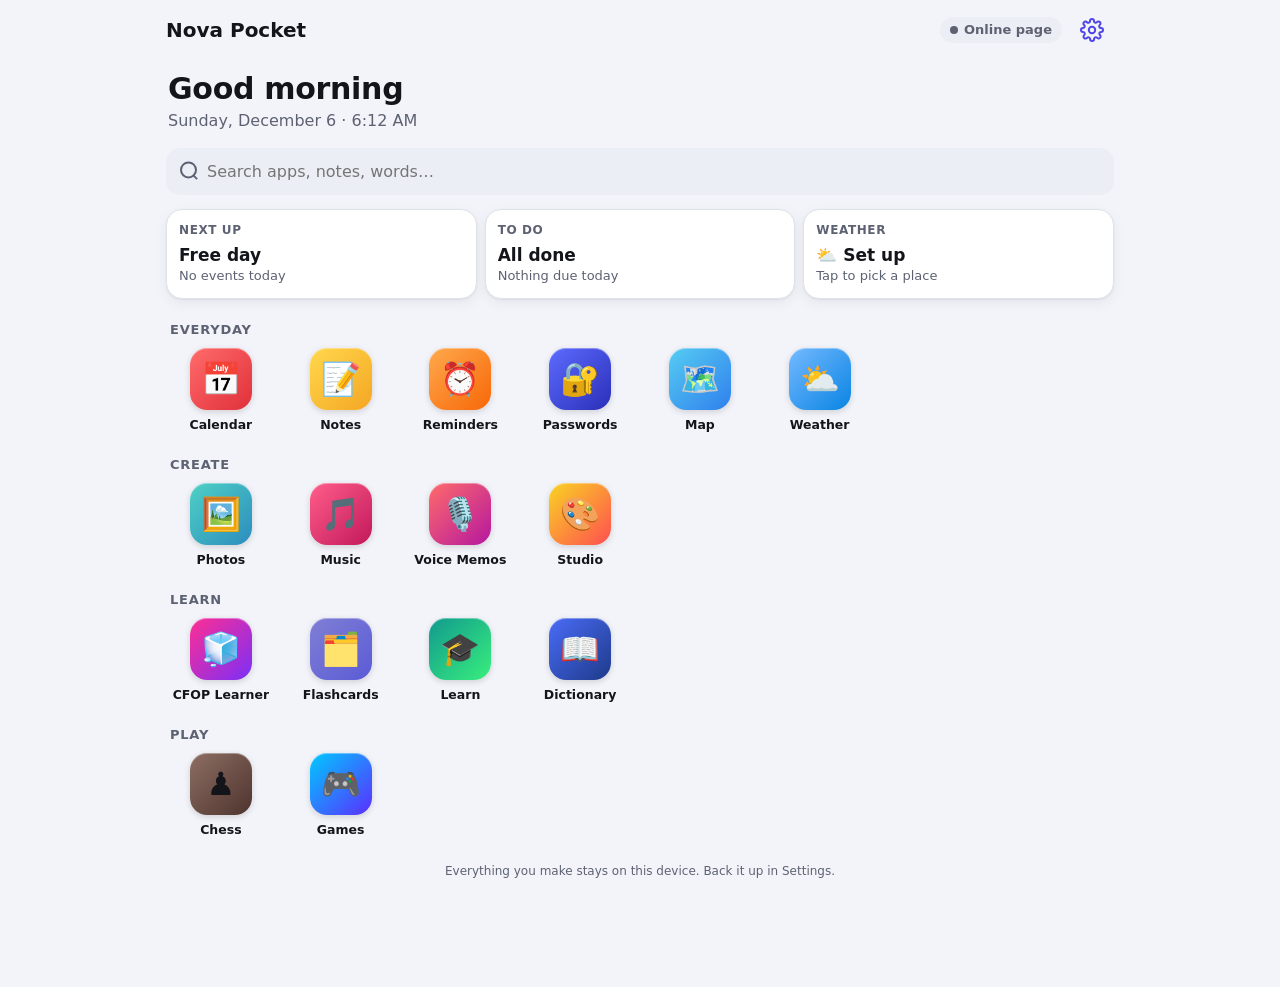
==== index.html @ 6c23e34b "Nova Pocket: offline all-in-one app Co-Authored-By: Claude Opus 5.5 <noreply@anthropic.com>" ====
<!doctype html>
<html lang="en">
<head>
<meta charset="utf-8">
<meta name="viewport" content="width=device-width,initial-scale=1,viewport-fit=cover">
<title>Nova Pocket</title>
<meta name="description" content="Calendar, notes, passwords, music, chess, cube lessons, dictionary, map and more — all offline.">
<meta name="theme-color" content="#F3F4F9">
<link rel="manifest" href="manifest.webmanifest">
<meta name="mobile-web-app-capable" content="yes">
<meta name="apple-mobile-web-app-capable" content="yes">
<meta name="apple-mobile-web-app-status-bar-style" content="default">
<meta name="apple-mobile-web-app-title" content="Nova Pocket">
<link rel="apple-touch-icon" href="apple-touch-icon.png">
<link rel="icon" href="favicon.png">
<link rel="stylesheet" href="style.css?v=b695da78a1">
</head>
<body>
<div id="app"></div>
<noscript>Nova Pocket needs JavaScript turned on.</noscript>
<script src="app.js?v=b695da78a1"></script>
</body>
</html>
---- style.css ----
/* Nova Pocket — one offline app with many small apps inside. Phone first, works on computers too. */
:root{
  --bg:#F3F4F9; --surface:#FFFFFF; --surface2:#ECEEF5; --ink:#14151A; --muted:#5D6273; --line:#DFE2EB;
  --accent:#4F46E5; --accent-ink:#FFFFFF; --accent-soft:#E7E6FD;
  --good:#12814B; --good-soft:#DDF3E7; --bad:#C2261B; --bad-soft:#FBE4E1; --warn:#A15C00; --warn-soft:#FCEFD9;
  --shadow:0 1px 2px rgba(20,21,26,.06),0 4px 14px rgba(20,21,26,.06);
  --r:16px; --r-sm:11px; --top:env(safe-area-inset-top,0px); --bot:env(safe-area-inset-bottom,0px);
  --gut:max(16px,env(safe-area-inset-left,0px)); --gutr:max(16px,env(safe-area-inset-right,0px));
  --font:-apple-system,BlinkMacSystemFont,"SF Pro Text","Segoe UI",Roboto,system-ui,sans-serif;
  --round:"SF Pro Rounded",ui-rounded,-apple-system,BlinkMacSystemFont,"Segoe UI",system-ui,sans-serif;
  --mono:ui-monospace,"SF Mono",Menlo,Consolas,monospace;
  color-scheme:light;
}
@media (prefers-color-scheme:dark){:root:not([data-theme="light"]){
  --bg:#0C0D12; --surface:#16181F; --surface2:#1F222B; --ink:#ECEEF4; --muted:#9DA2B4; --line:#2A2E3A;
  --accent:#8F8CFF; --accent-ink:#0C0B24; --accent-soft:#25234A;
  --good:#46CB86; --good-soft:#123222; --bad:#FF7A6E; --bad-soft:#3A1714; --warn:#F3B34F; --warn-soft:#38270C;
  --shadow:0 1px 2px rgba(0,0,0,.4),0 6px 18px rgba(0,0,0,.3); color-scheme:dark}}
:root[data-theme="dark"]{
  --bg:#0C0D12; --surface:#16181F; --surface2:#1F222B; --ink:#ECEEF4; --muted:#9DA2B4; --line:#2A2E3A;
  --accent:#8F8CFF; --accent-ink:#0C0B24; --accent-soft:#25234A;
  --good:#46CB86; --good-soft:#123222; --bad:#FF7A6E; --bad-soft:#3A1714; --warn:#F3B34F; --warn-soft:#38270C;
  --shadow:0 1px 2px rgba(0,0,0,.4),0 6px 18px rgba(0,0,0,.3); color-scheme:dark}
:root[data-size="big"]{font-size:18px}
*{box-sizing:border-box}
[hidden]{display:none!important}
html,body{margin:0;background:var(--bg);color:var(--ink);font-family:var(--font);font-size:16px;line-height:1.45;-webkit-text-size-adjust:100%;-webkit-tap-highlight-color:transparent}
body{min-height:100vh;min-height:100dvh;overscroll-behavior-y:none}
button,input,select,textarea{font:inherit;color:inherit}
button{cursor:pointer;-webkit-user-select:none;user-select:none;touch-action:manipulation}
:focus-visible{outline:2px solid var(--accent);outline-offset:2px}
h1,h2,h3{margin:0;line-height:1.2;text-wrap:balance;font-family:var(--round)}
p{margin:0 0 10px}
a{color:var(--accent)}
img,video,canvas{max-width:100%}

/* ---------- shell ---------- */
#app{max-width:980px;margin:0 auto;min-height:100vh;min-height:100dvh;display:flex;flex-direction:column}
.top{position:sticky;top:0;z-index:20;display:flex;align-items:center;gap:8px;padding:calc(var(--top) + 8px) var(--gutr) 8px var(--gut);background:color-mix(in srgb,var(--bg) 88%,transparent);-webkit-backdrop-filter:saturate(1.6) blur(14px);backdrop-filter:saturate(1.6) blur(14px);border-bottom:1px solid transparent;min-height:56px}
.top.scrolled{border-bottom-color:var(--line)}
.top h1{font-size:20px;font-weight:800;flex:1;min-width:0;white-space:nowrap;overflow:hidden;text-overflow:ellipsis}
.top .acts{display:flex;gap:6px;align-items:center}
.back{display:inline-flex;align-items:center;gap:2px;border:0;background:none;color:var(--accent);font-weight:600;font-size:17px;padding:8px 6px 8px 0;margin-left:-4px;min-height:44px}
.back svg{width:22px;height:22px}
main#view{flex:1;padding:4px var(--gutr) calc(var(--bot) + 96px) var(--gut);min-width:0}
main#view.full{padding:0 0 var(--bot)}

/* ---------- buttons & inputs ---------- */
.btn{display:inline-flex;align-items:center;justify-content:center;gap:6px;border:1px solid var(--line);background:var(--surface);border-radius:12px;padding:10px 16px;font-weight:650;font-size:16px;min-height:44px;line-height:1.1;text-decoration:none;color:var(--ink)}
.btn:active{transform:scale(.97)}
.btn.pri{background:var(--accent);border-color:var(--accent);color:var(--accent-ink)}
.btn.good{background:var(--good);border-color:var(--good);color:#fff}
.btn.bad{background:var(--bad-soft);border-color:transparent;color:var(--bad)}
.btn.ghost{background:transparent;border-color:transparent;color:var(--accent)}
.btn.sm{padding:6px 12px;min-height:36px;font-size:15px;border-radius:10px}
.btn.wide{width:100%}
.btn[disabled]{opacity:.45;pointer-events:none}
.ib{width:44px;height:44px;display:inline-grid;place-items:center;border:0;background:transparent;border-radius:12px;color:var(--accent);font-size:20px;padding:0}
.ib:active{background:var(--surface2)}
.ib svg{width:24px;height:24px}
.ib.solid{background:var(--surface);border:1px solid var(--line);color:var(--ink)}
input[type=text],input[type=search],input[type=password],input[type=number],input[type=date],input[type=time],input[type=datetime-local],input[type=url],input[type=email],select,textarea{width:100%;border:1px solid var(--line);background:var(--surface);border-radius:12px;padding:11px 13px;font-size:16px;min-height:46px;outline:none;-webkit-appearance:none;appearance:none}
input:focus,select,textarea:focus{border-color:var(--accent)}
select{background-image:linear-gradient(45deg,transparent 50%,var(--muted) 50%),linear-gradient(135deg,var(--muted) 50%,transparent 50%);background-position:calc(100% - 18px) 50%,calc(100% - 13px) 50%;background-size:5px 5px;background-repeat:no-repeat;padding-right:32px}
textarea{resize:vertical;min-height:120px;line-height:1.5}
input[type=range]{width:100%;accent-color:var(--accent)}
input[type=checkbox]{width:22px;height:22px;accent-color:var(--accent)}
input[type=color]{width:44px;height:44px;border:1px solid var(--line);border-radius:12px;padding:3px;background:var(--surface)}
label.f{display:block;margin:0 0 12px}
label.f>span{display:block;font-size:14px;font-weight:600;color:var(--muted);margin:0 0 5px}
.search{position:relative}
.search input{padding-left:40px;border-radius:14px;background:var(--surface2);border-color:transparent}
.search::before{content:"";position:absolute;left:14px;top:50%;width:13px;height:13px;border:2px solid var(--muted);border-radius:50%;transform:translateY(-62%)}
.search::after{content:"";position:absolute;left:26px;top:58%;width:6px;height:2px;background:var(--muted);transform:rotate(45deg)}

/* ---------- layout bits ---------- */
.card{background:var(--surface);border:1px solid var(--line);border-radius:var(--r);padding:16px;box-shadow:var(--shadow)}
.card+.card{margin-top:12px}
.row{display:flex;gap:8px;align-items:center;flex-wrap:wrap}
.row.nw{flex-wrap:nowrap}
.sp{flex:1}
.stack>*+*{margin-top:12px}
.muted{color:var(--muted)}
.small{font-size:14px}
.tiny{font-size:12px}
.center{text-align:center}
.mt{margin-top:14px}.mt2{margin-top:24px}.mb{margin-bottom:12px}
.sec{font-size:13px;font-weight:700;letter-spacing:.06em;text-transform:uppercase;color:var(--muted);margin:22px 4px 8px}
.list{background:var(--surface);border:1px solid var(--line);border-radius:var(--r);overflow:hidden;box-shadow:var(--shadow)}
.li{display:flex;align-items:center;gap:12px;padding:12px 14px;min-height:56px;border:0;background:none;width:100%;text-align:left;border-top:1px solid var(--line)}
.li:first-child{border-top:0}
button.li:active,.li.tap:active{background:var(--surface2)}
.li .t{flex:1;min-width:0}
.li .t b{display:block;font-weight:650;white-space:nowrap;overflow:hidden;text-overflow:ellipsis}
.li .t small{display:block;color:var(--muted);font-size:14px;white-space:nowrap;overflow:hidden;text-overflow:ellipsis}
.li .ic{width:36px;height:36px;border-radius:10px;display:grid;place-items:center;font-size:20px;flex:0 0 auto;background:var(--surface2)}
.chev{color:var(--muted);font-size:20px}
.chip{display:inline-flex;align-items:center;gap:6px;border:1px solid var(--line);background:var(--surface);border-radius:999px;padding:6px 12px;font-size:14px;font-weight:600;min-height:34px}
.chip[aria-pressed="true"],.chip.on{background:var(--accent);border-color:var(--accent);color:var(--accent-ink)}
.chips{display:flex;gap:6px;flex-wrap:wrap}
.scrollx{display:flex;gap:8px;overflow-x:auto;scrollbar-width:none;padding-bottom:2px}
.scrollx::-webkit-scrollbar{display:none}
.seg{display:flex;background:var(--surface2);border-radius:12px;padding:3px;gap:2px}
.seg button{flex:1;border:0;background:transparent;border-radius:9px;padding:8px 6px;font-weight:650;font-size:15px;color:var(--muted);min-height:38px;white-space:nowrap}
.seg button[aria-pressed="true"]{background:var(--surface);color:var(--ink);box-shadow:0 1px 3px rgba(0,0,0,.12)}
.empty{text-align:center;padding:40px 16px;color:var(--muted)}
.empty .big{font-size:52px;line-height:1;margin-bottom:10px}
.empty b{display:block;color:var(--ink);font-size:18px;margin-bottom:4px}
.pill{display:inline-flex;align-items:center;gap:6px;font-size:13px;font-weight:650;border-radius:999px;padding:4px 10px;background:var(--surface2);color:var(--muted);white-space:nowrap}
.pill.good{background:var(--good-soft);color:var(--good)}
.pill.warn{background:var(--warn-soft);color:var(--warn)}
.pill.bad{background:var(--bad-soft);color:var(--bad)}
.dot{width:8px;height:8px;border-radius:50%;background:currentColor;display:inline-block}
.badge{position:absolute;top:-5px;right:-5px;min-width:22px;height:22px;border-radius:11px;background:#FF3B30;color:#fff;font-size:13px;font-weight:700;display:grid;place-items:center;padding:0 6px;border:2px solid var(--bg)}
.fab{position:fixed;right:max(20px,calc(50vw - 470px));bottom:calc(var(--bot) + 22px);width:60px;height:60px;border-radius:30px;border:0;background:var(--accent);color:var(--accent-ink);font-size:32px;line-height:1;box-shadow:0 6px 20px rgba(79,70,229,.4);z-index:15;display:grid;place-items:center}
.fab:active{transform:scale(.94)}
.grid2{display:grid;grid-template-columns:repeat(2,minmax(0,1fr));gap:10px}
.grid3{display:grid;grid-template-columns:repeat(3,minmax(0,1fr));gap:10px}
@media (min-width:700px){.grid2.w{grid-template-columns:repeat(3,minmax(0,1fr))}.grid3.w{grid-template-columns:repeat(4,minmax(0,1fr))}}
.kbd{font-family:var(--mono);font-size:14px;background:var(--surface2);border-radius:6px;padding:2px 6px}

/* ---------- home ---------- */
.hello{padding:6px 2px 2px}
.hello h2{font-size:30px;font-weight:800;letter-spacing:-.01em}
.hello p{color:var(--muted);margin:2px 0 0;font-size:16px}
.today{display:grid;grid-template-columns:repeat(3,minmax(0,1fr));gap:8px;margin-top:14px}
.tw{background:var(--surface);border:1px solid var(--line);border-radius:var(--r);padding:12px;min-width:0;text-align:left;box-shadow:var(--shadow)}
.tw small{display:block;font-size:12px;font-weight:700;letter-spacing:.05em;text-transform:uppercase;color:var(--muted)}
.tw b{display:block;font-size:17px;margin-top:3px;white-space:nowrap;overflow:hidden;text-overflow:ellipsis}
.tw span{display:block;font-size:13px;color:var(--muted);white-space:nowrap;overflow:hidden;text-overflow:ellipsis}
.tiles{display:grid;grid-template-columns:repeat(4,minmax(0,1fr));gap:18px 10px;margin-top:6px}
@media (min-width:600px){.tiles{grid-template-columns:repeat(6,minmax(0,1fr))}}
@media (min-width:860px){.tiles{grid-template-columns:repeat(8,minmax(0,1fr))}}
.tile{display:flex;flex-direction:column;align-items:center;gap:6px;border:0;background:none;padding:0;min-width:0}
.tile .ico{position:relative;width:62px;height:62px;border-radius:17px;display:grid;place-items:center;font-size:32px;box-shadow:0 2px 6px rgba(0,0,0,.15),inset 0 1px 0 rgba(255,255,255,.35)}
.tile:active .ico{transform:scale(.92)}
.tile span{font-size:12.5px;font-weight:600;max-width:100%;white-space:nowrap;overflow:hidden;text-overflow:ellipsis}
@media (max-width:360px){.tile .ico{width:54px;height:54px;font-size:28px;border-radius:15px}}

/* ---------- sheet / dialogs / toast ---------- */
.scrim{position:fixed;inset:0;background:rgba(8,9,14,.45);z-index:50;display:flex;align-items:flex-end;justify-content:center;animation:fade .18s ease}
@keyframes fade{from{opacity:0}}
@keyframes up{from{transform:translateY(40px);opacity:0}}
.sheet{background:var(--bg);width:100%;max-width:560px;max-height:92vh;max-height:92dvh;border-radius:22px 22px 0 0;display:flex;flex-direction:column;animation:up .22s cubic-bezier(.2,.9,.3,1);padding-bottom:var(--bot)}
@media (min-width:700px){.scrim{align-items:center}.sheet{border-radius:22px;padding-bottom:0}}
.sheet header{display:flex;align-items:center;gap:8px;padding:14px 12px 6px 18px}
.sheet header h3{flex:1;font-size:19px;font-weight:800}
.sheet .body{padding:8px 18px 12px;overflow:auto;-webkit-overflow-scrolling:touch}
.sheet footer{display:flex;gap:8px;padding:10px 18px 16px;border-top:1px solid var(--line)}
.sheet footer .btn{flex:1}
.dialog{background:var(--surface);border-radius:20px;max-width:340px;width:calc(100% - 48px);padding:20px;margin:auto;animation:up .2s ease;text-align:center}
.dialog p{font-size:17px;margin:0 0 16px}
.dialog .row{justify-content:center}
.dialog .btn{flex:1}
#toasts{position:fixed;left:0;right:0;bottom:calc(var(--bot) + 92px);display:flex;flex-direction:column;align-items:center;gap:8px;z-index:60;pointer-events:none}
.toast{background:#1E2030;color:#fff;border-radius:14px;padding:11px 16px;font-weight:600;font-size:15px;box-shadow:0 8px 24px rgba(0,0,0,.25);animation:up .2s ease;max-width:calc(100vw - 40px)}
.alertbar{position:fixed;left:12px;right:12px;top:calc(var(--top) + 10px);z-index:70;background:var(--surface);border:1px solid var(--line);border-left:5px solid #FF9500;border-radius:16px;padding:14px;box-shadow:0 12px 36px rgba(0,0,0,.25);display:flex;gap:12px;align-items:center;max-width:560px;margin:0 auto;animation:up .2s ease}

/* ---------- mini player ---------- */
#mini{position:fixed;left:50%;transform:translateX(-50%);bottom:calc(var(--bot) + 12px);width:min(560px,calc(100% - 24px));z-index:30;display:flex;align-items:center;gap:8px;background:var(--surface);border:1px solid var(--line);border-radius:18px;padding:8px 8px 8px 14px;box-shadow:0 10px 30px rgba(0,0,0,.2)}
#mini .t{flex:1;min-width:0;border:0;background:none;text-align:left;padding:4px 0}
#mini .t b{display:block;font-size:15px;white-space:nowrap;overflow:hidden;text-overflow:ellipsis}
#mini .t small{display:block;font-size:12px;color:var(--muted)}
body.has-mini .fab{bottom:calc(var(--bot) + 92px)}

/* ---------- shared app pieces ---------- */
.tabs{display:flex;gap:6px;overflow-x:auto;scrollbar-width:none;margin:2px 0 12px;padding:2px 0}
.tabs::-webkit-scrollbar{display:none}
.tabs button{flex:0 0 auto;border:1px solid var(--line);background:var(--surface);border-radius:999px;padding:8px 14px;font-weight:650;font-size:15px;min-height:40px}
.tabs button[aria-pressed="true"]{background:var(--ink);border-color:var(--ink);color:var(--bg)}
.swatches{display:flex;gap:8px;flex-wrap:wrap}
.swatch{width:34px;height:34px;border-radius:50%;border:3px solid var(--surface);box-shadow:0 0 0 1px var(--line)}
.swatch[aria-pressed="true"]{box-shadow:0 0 0 2px var(--ink)}
.bigbtn{display:flex;flex-direction:column;align-items:flex-start;gap:4px;text-align:left;border:1px solid var(--line);background:var(--surface);border-radius:var(--r);padding:14px;min-height:96px;box-shadow:var(--shadow)}
.bigbtn .e{font-size:30px;line-height:1}
.bigbtn b{font-size:16px}
.bigbtn small{color:var(--muted);font-size:13px;line-height:1.3}
.bigbtn:active{transform:scale(.98)}
.prog{height:8px;border-radius:4px;background:var(--surface2);overflow:hidden}
.prog i{display:block;height:100%;background:var(--accent);border-radius:4px;transition:width .3s}
.note-banner{background:var(--warn-soft);color:var(--warn);border-radius:12px;padding:10px 12px;font-size:14px;font-weight:600;margin-bottom:12px}
.info-banner{background:var(--accent-soft);color:var(--ink);border-radius:12px;padding:10px 12px;font-size:14px;margin-bottom:12px}
.canvas-wrap{position:relative;touch-action:none;user-select:none;-webkit-user-select:none}
.stat{background:var(--surface2);border-radius:12px;padding:10px;text-align:center;min-width:0}
.stat b{display:block;font-size:22px;font-family:var(--round)}
.stat small{font-size:12px;color:var(--muted)}
.keypad{display:grid;grid-template-columns:repeat(3,minmax(0,1fr));gap:8px}
.keypad button{border:1px solid var(--line);background:var(--surface);border-radius:14px;font-size:24px;font-weight:700;min-height:56px}
.keypad button:active{background:var(--surface2)}
.flash-good{animation:fg .5s}
.flash-bad{animation:fb .5s}
@keyframes fg{30%{background:var(--good-soft)}}
@keyframes fb{20%,60%{transform:translateX(-6px)}40%,80%{transform:translateX(6px)}}
@media (prefers-reduced-motion:reduce){*{animation:none!important;transition:none!important}}
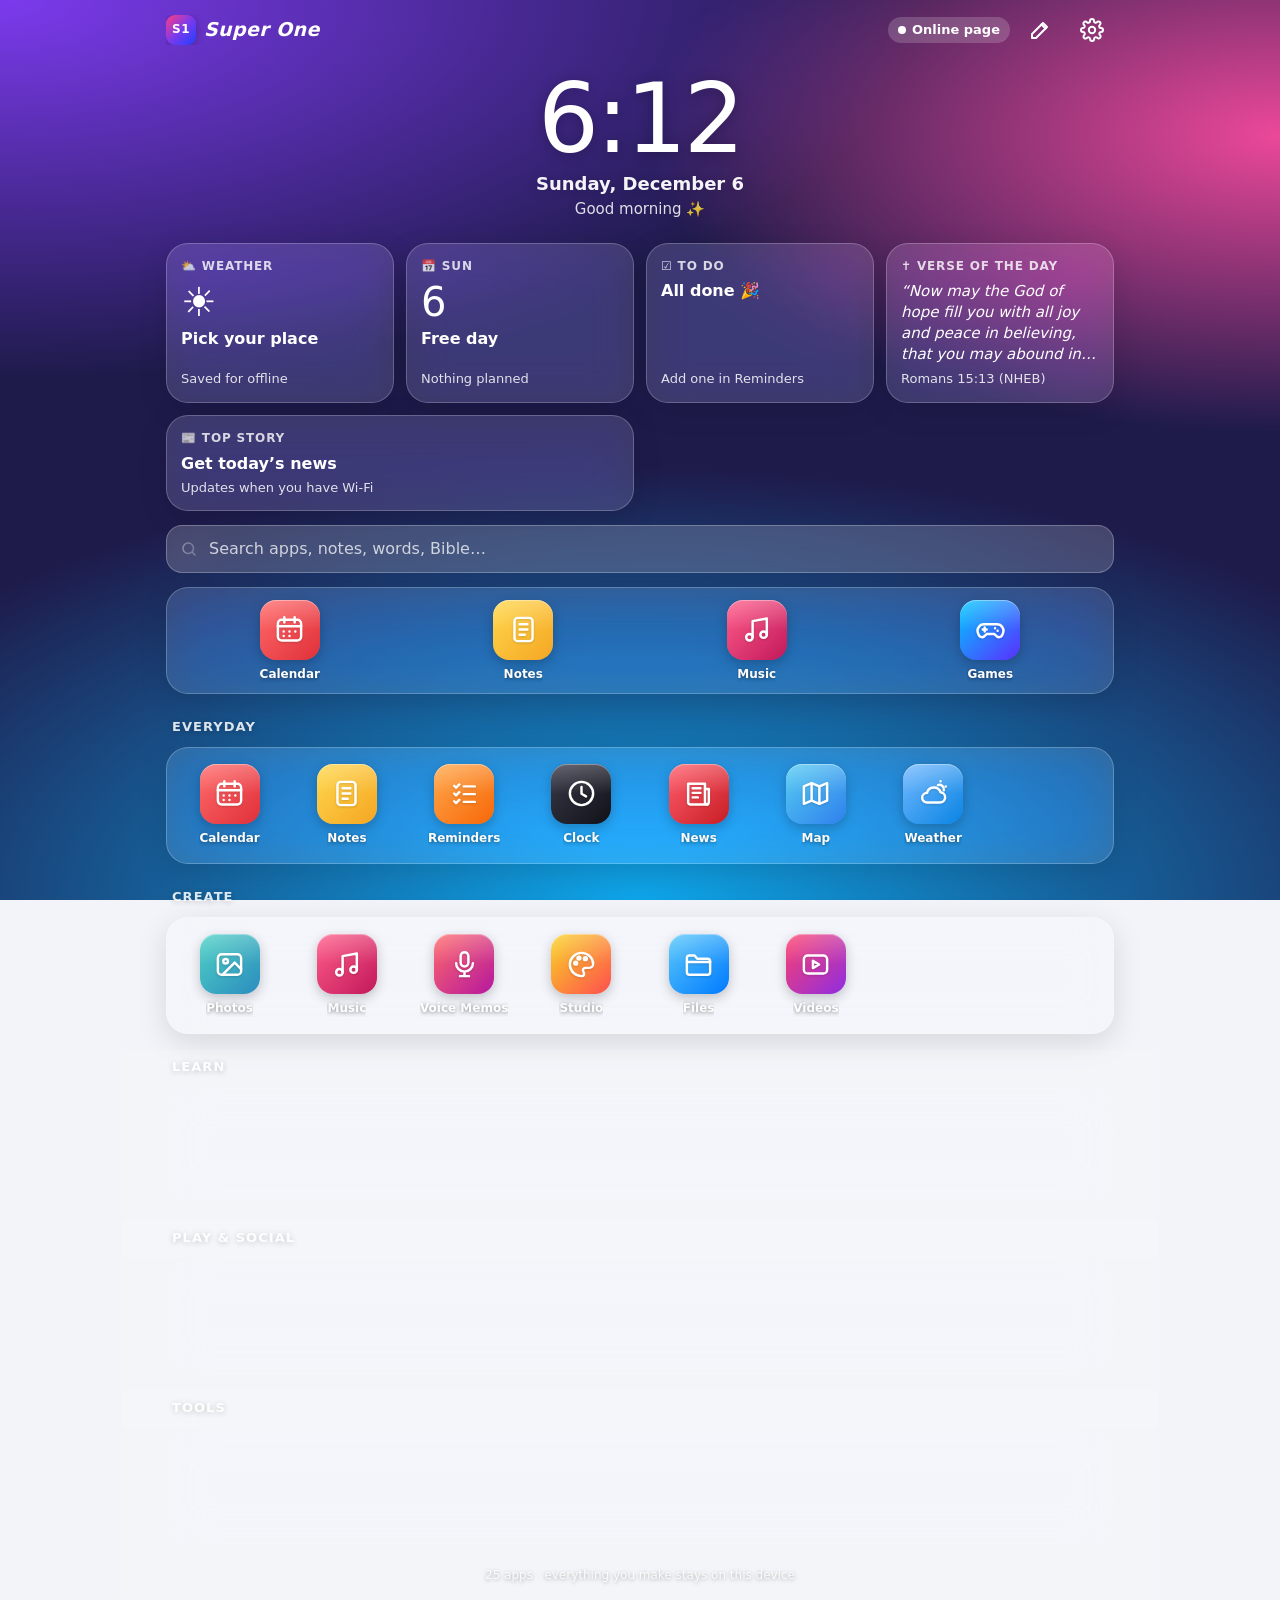
==== commit 4d93dbf3: "Super One: new home screen, SUPER icon, 7 new apps (Clock, Calculator, Measure, Files, Videos, Socia" ====
--- a/index.html
+++ b/index.html
@@ -3,21 +3,21 @@
 <head>
 <meta charset="utf-8">
 <meta name="viewport" content="width=device-width,initial-scale=1,viewport-fit=cover">
-<title>Nova Pocket</title>
+<title>Super One</title>
 <meta name="description" content="Calendar, notes, passwords, music, chess, cube lessons, dictionary, map and more — all offline.">
 <meta name="theme-color" content="#F3F4F9">
 <link rel="manifest" href="manifest.webmanifest">
 <meta name="mobile-web-app-capable" content="yes">
 <meta name="apple-mobile-web-app-capable" content="yes">
 <meta name="apple-mobile-web-app-status-bar-style" content="default">
-<meta name="apple-mobile-web-app-title" content="Nova Pocket">
+<meta name="apple-mobile-web-app-title" content="Super One">
 <link rel="apple-touch-icon" href="apple-touch-icon.png">
 <link rel="icon" href="favicon.png">
-<link rel="stylesheet" href="style.css?v=b695da78a1">
+<link rel="stylesheet" href="style.css?v=7b7fae5fd6">
 </head>
 <body>
 <div id="app"></div>
-<noscript>Nova Pocket needs JavaScript turned on.</noscript>
-<script src="app.js?v=b695da78a1"></script>
+<noscript>Super One needs JavaScript turned on.</noscript>
+<script src="app.js?v=7b7fae5fd6"></script>
 </body>
 </html>
--- a/style.css
+++ b/style.css
@@ -1,4 +1,4 @@
-/* Nova Pocket — one offline app with many small apps inside. Phone first, works on computers too. */
+/* Super One — one offline app with many small apps inside. Phone first, works on computers too. */
 :root{
   --bg:#F3F4F9; --surface:#FFFFFF; --surface2:#ECEEF5; --ink:#14151A; --muted:#5D6273; --line:#DFE2EB;
   --accent:#4F46E5; --accent-ink:#FFFFFF; --accent-soft:#E7E6FD;
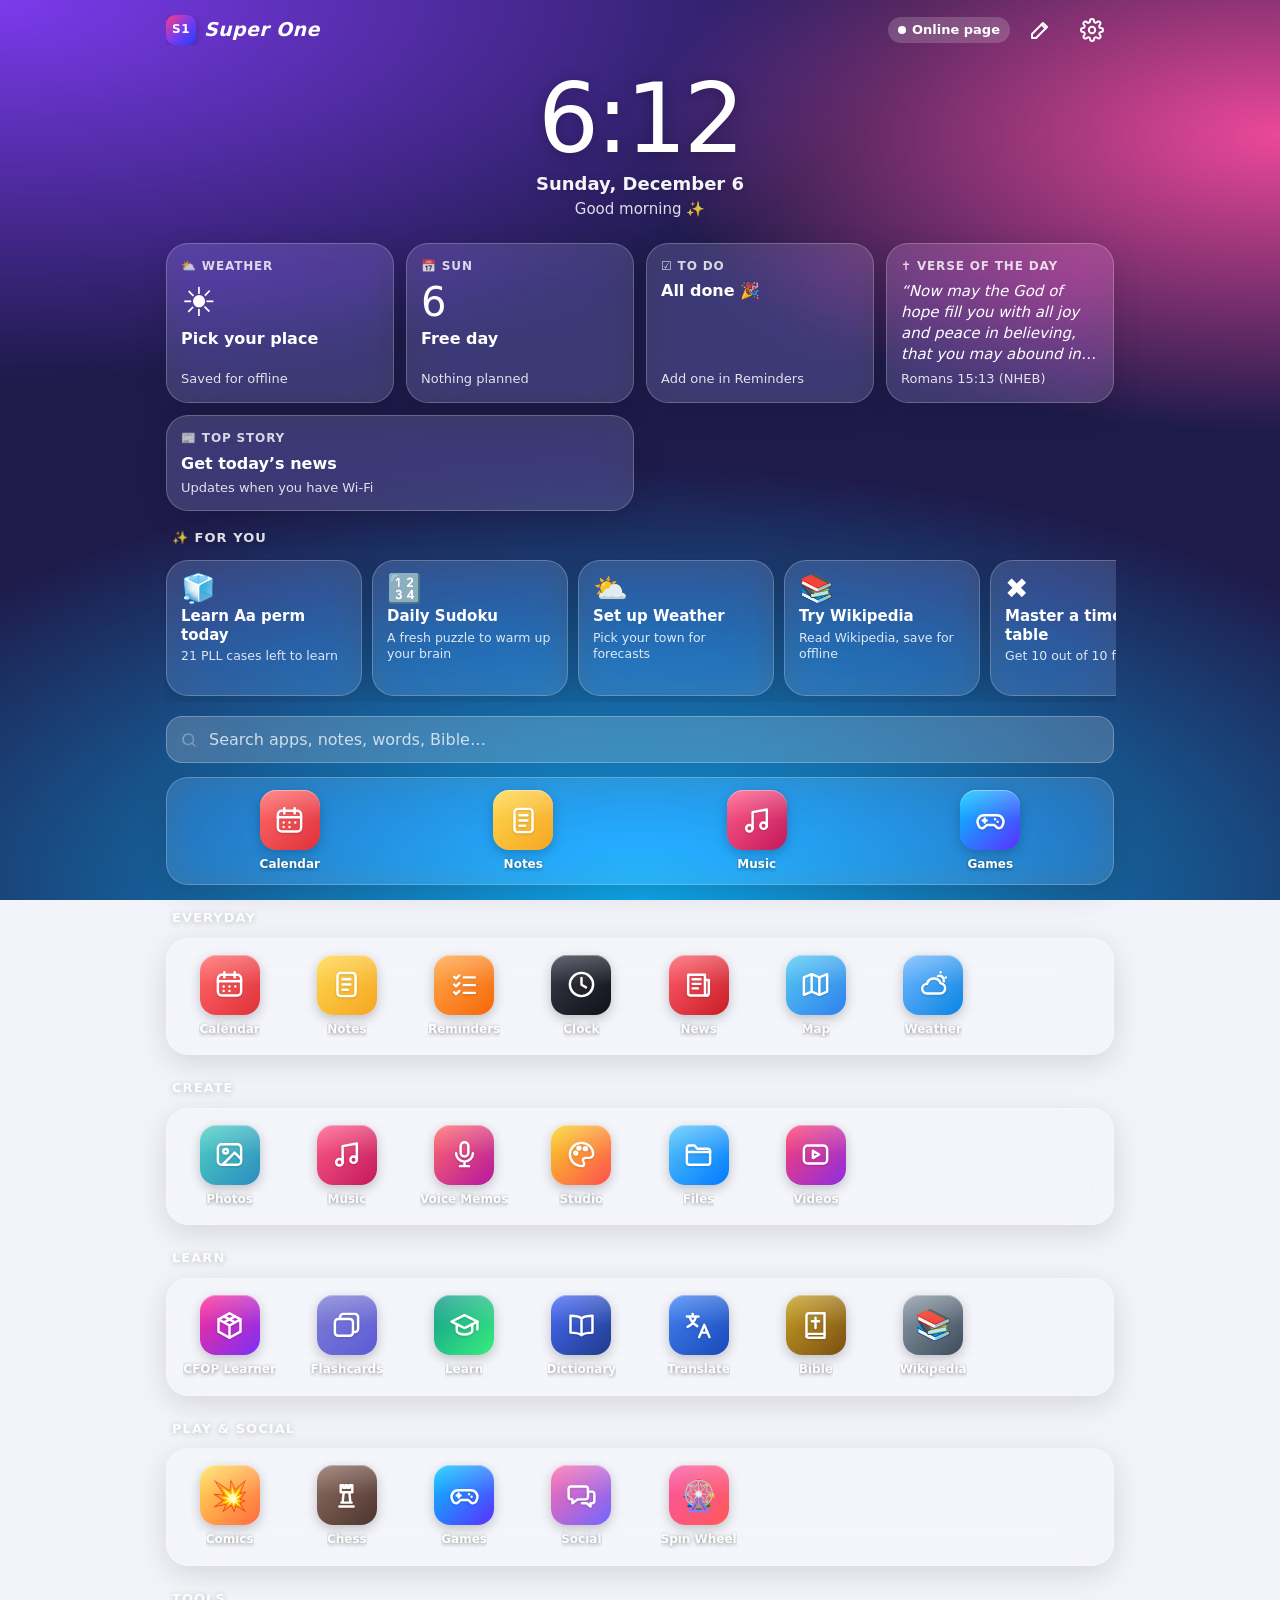
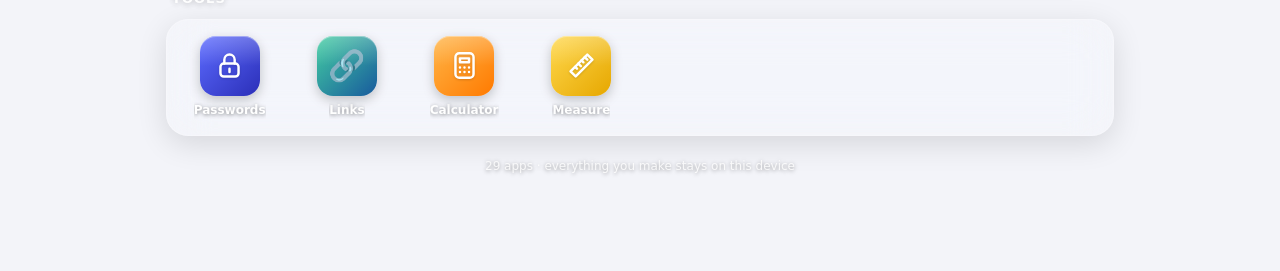
==== commit 9f9b5d78: "Super One: all 119 CFOP cases, music from links, Comics, Links, Spin Wheel, Wikipedia, Google Maps, " ====
--- a/index.html
+++ b/index.html
@@ -13,11 +13,11 @@
 <meta name="apple-mobile-web-app-title" content="Super One">
 <link rel="apple-touch-icon" href="apple-touch-icon.png">
 <link rel="icon" href="favicon.png">
-<link rel="stylesheet" href="style.css?v=7b7fae5fd6">
+<link rel="stylesheet" href="style.css?v=27be149fe8">
 </head>
 <body>
 <div id="app"></div>
 <noscript>Super One needs JavaScript turned on.</noscript>
-<script src="app.js?v=7b7fae5fd6"></script>
+<script src="app.js?v=27be149fe8"></script>
 </body>
 </html>
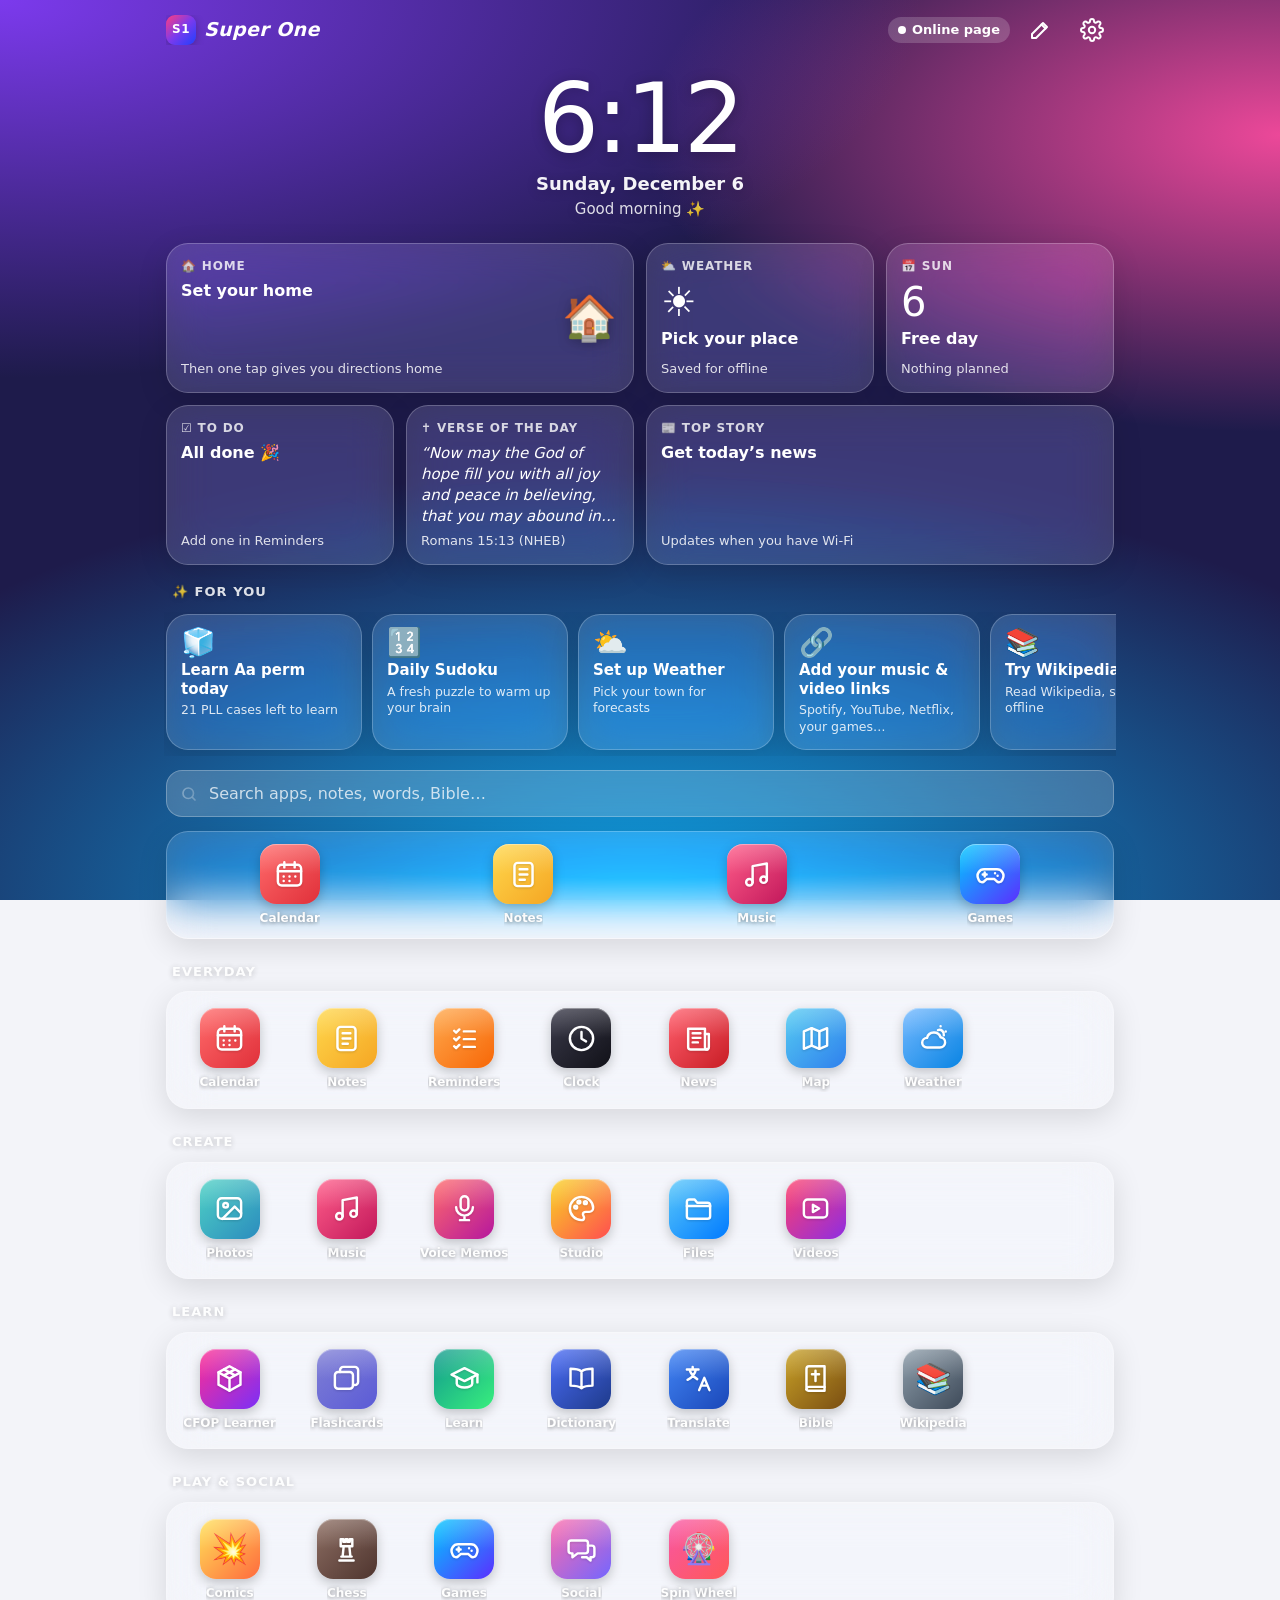
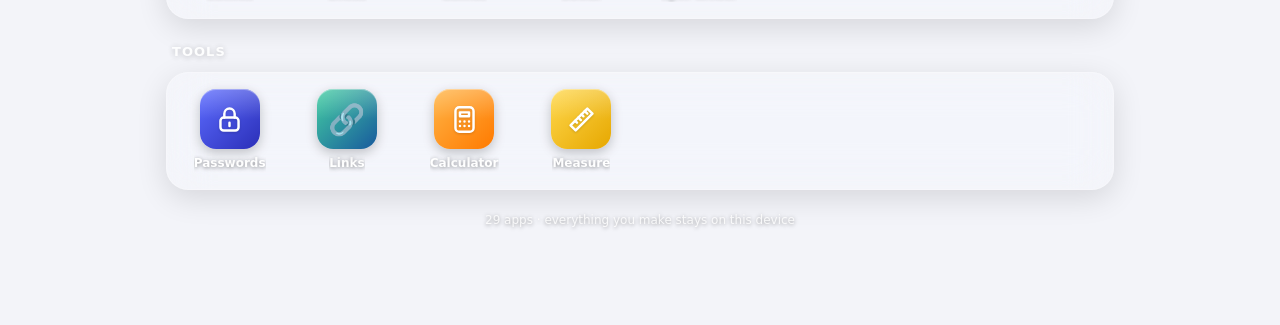
==== commit 230c97cd: "Take me home button, music and video app rows, recommended links Co-Authored-By: Claude Opus 5.5 <no" ====
--- a/index.html
+++ b/index.html
@@ -13,11 +13,11 @@
 <meta name="apple-mobile-web-app-title" content="Super One">
 <link rel="apple-touch-icon" href="apple-touch-icon.png">
 <link rel="icon" href="favicon.png">
-<link rel="stylesheet" href="style.css?v=27be149fe8">
+<link rel="stylesheet" href="style.css?v=bb7516d633">
 </head>
 <body>
 <div id="app"></div>
 <noscript>Super One needs JavaScript turned on.</noscript>
-<script src="app.js?v=27be149fe8"></script>
+<script src="app.js?v=bb7516d633"></script>
 </body>
 </html>
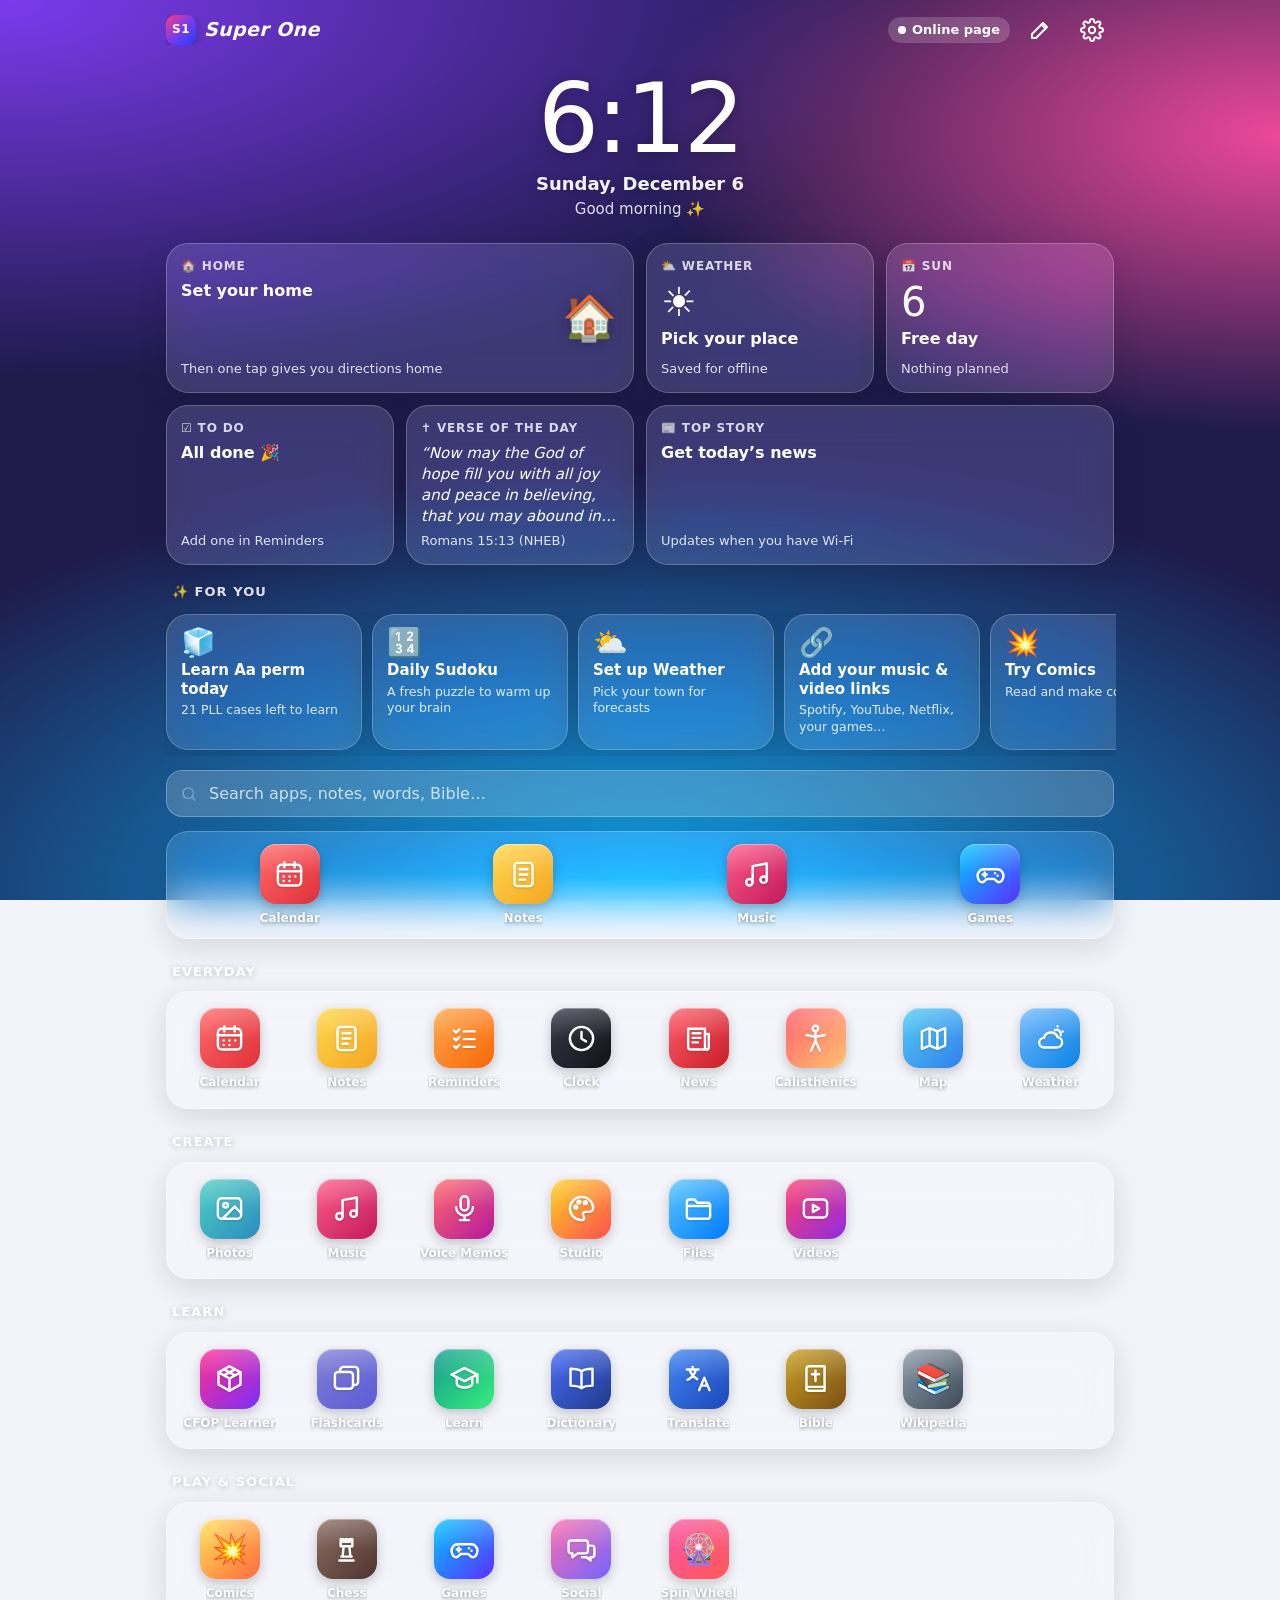
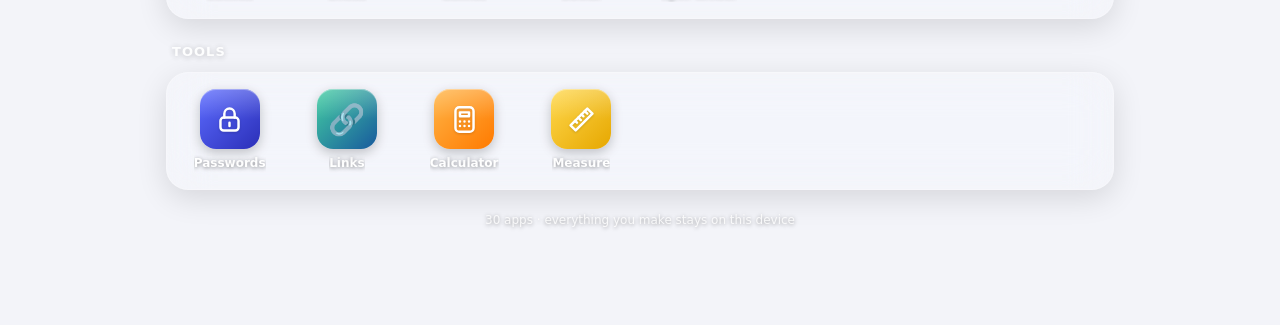
==== commit 44943379: "Add Calisthenics: level ladders, follow-along workouts with moving demos, progress Co-Authored-By: C" ====
--- a/index.html
+++ b/index.html
@@ -13,11 +13,11 @@
 <meta name="apple-mobile-web-app-title" content="Super One">
 <link rel="apple-touch-icon" href="apple-touch-icon.png">
 <link rel="icon" href="favicon.png">
-<link rel="stylesheet" href="style.css?v=bb7516d633">
+<link rel="stylesheet" href="style.css?v=c3b368f620">
 </head>
 <body>
 <div id="app"></div>
 <noscript>Super One needs JavaScript turned on.</noscript>
-<script src="app.js?v=bb7516d633"></script>
+<script src="app.js?v=c3b368f620"></script>
 </body>
 </html>
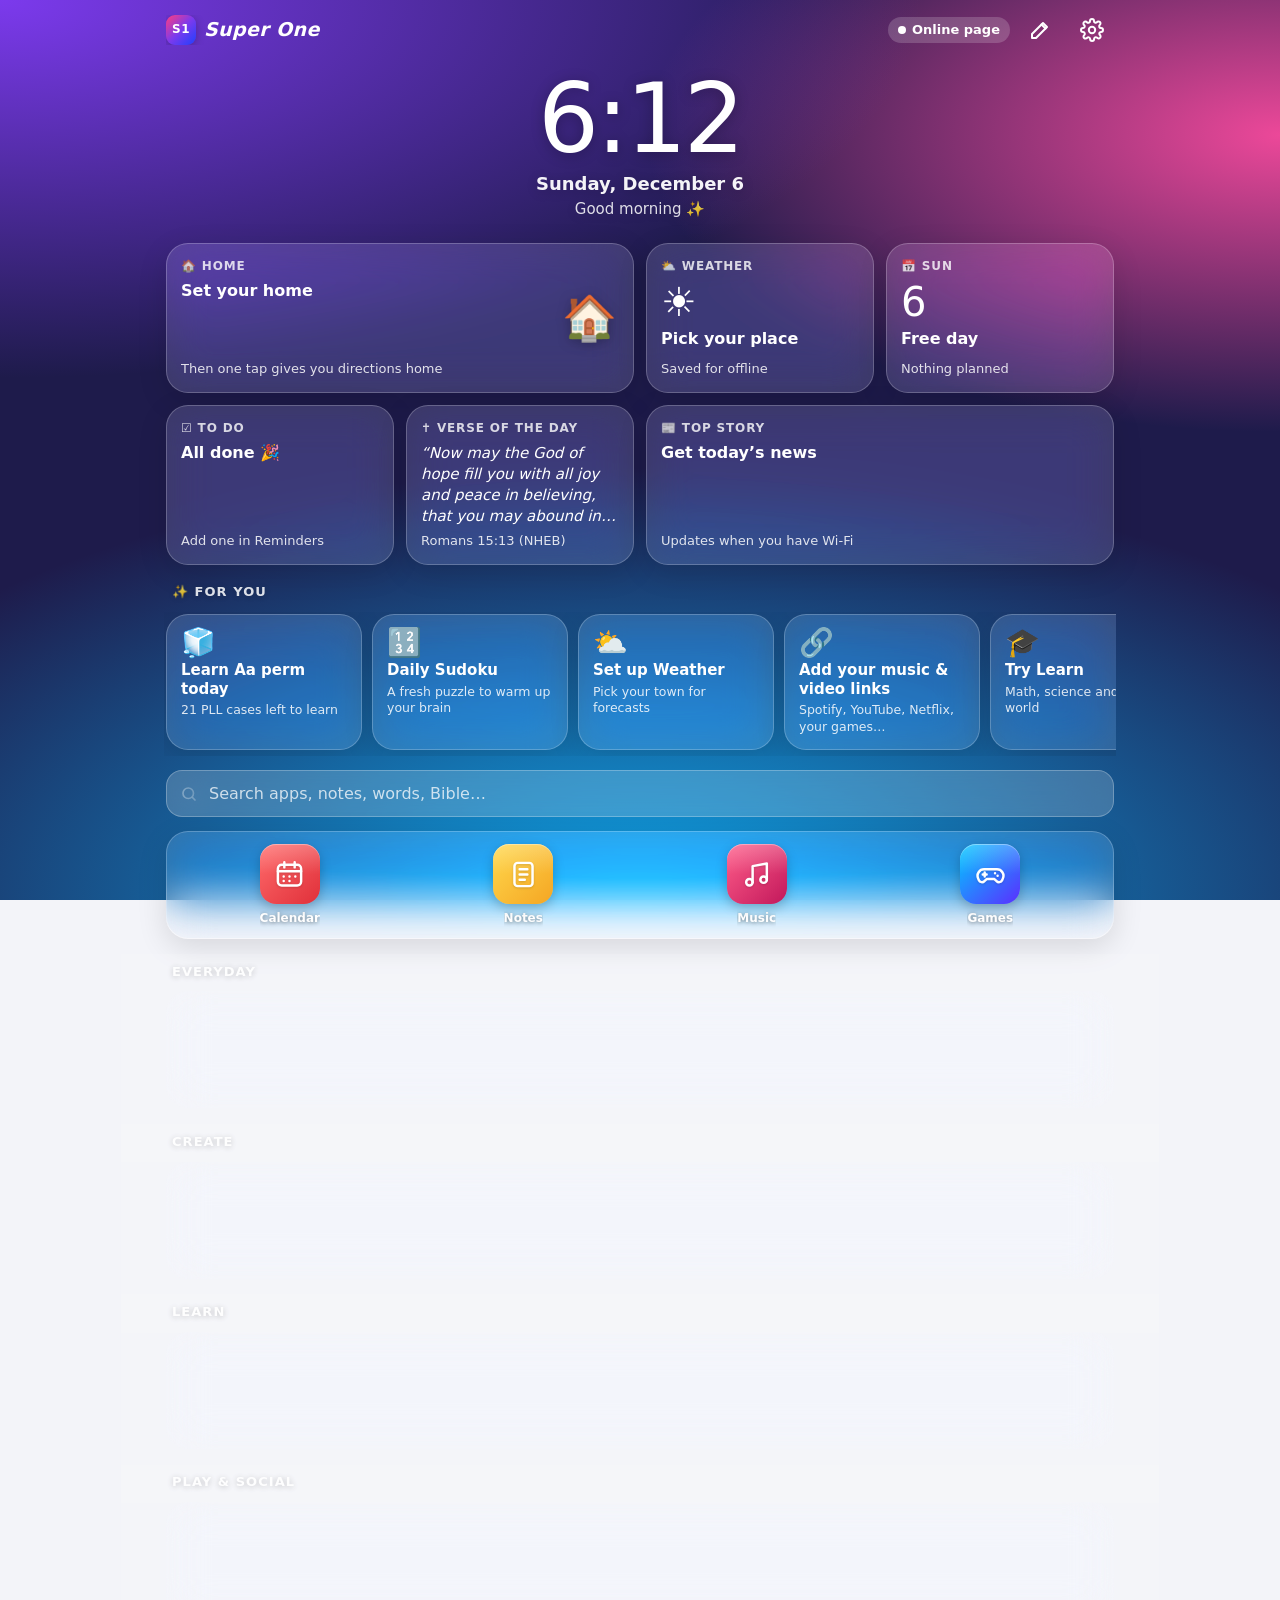
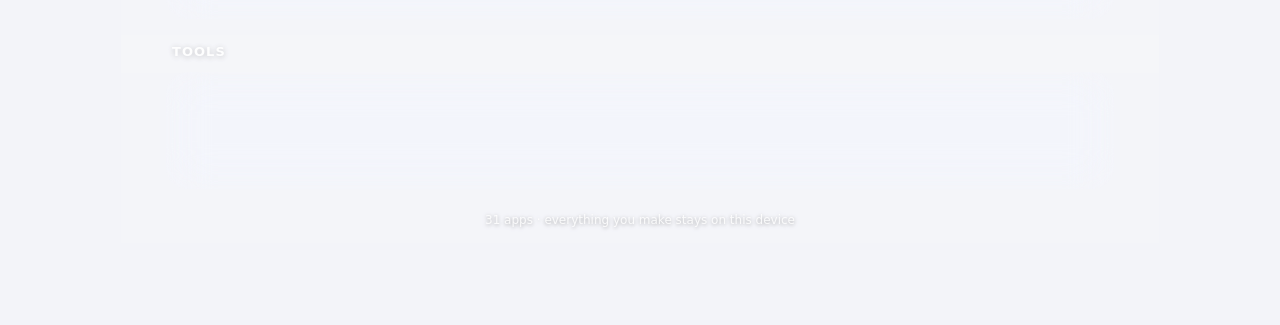
==== commit caf24773: "Add Link Devices: send/get with AirDrop, newest-wins merge with deletions Co-Authored-By: Claude Opu" ====
--- a/index.html
+++ b/index.html
@@ -13,11 +13,11 @@
 <meta name="apple-mobile-web-app-title" content="Super One">
 <link rel="apple-touch-icon" href="apple-touch-icon.png">
 <link rel="icon" href="favicon.png">
-<link rel="stylesheet" href="style.css?v=c3b368f620">
+<link rel="stylesheet" href="style.css?v=89d4f7b3f8">
 </head>
 <body>
 <div id="app"></div>
 <noscript>Super One needs JavaScript turned on.</noscript>
-<script src="app.js?v=c3b368f620"></script>
+<script src="app.js?v=89d4f7b3f8"></script>
 </body>
 </html>
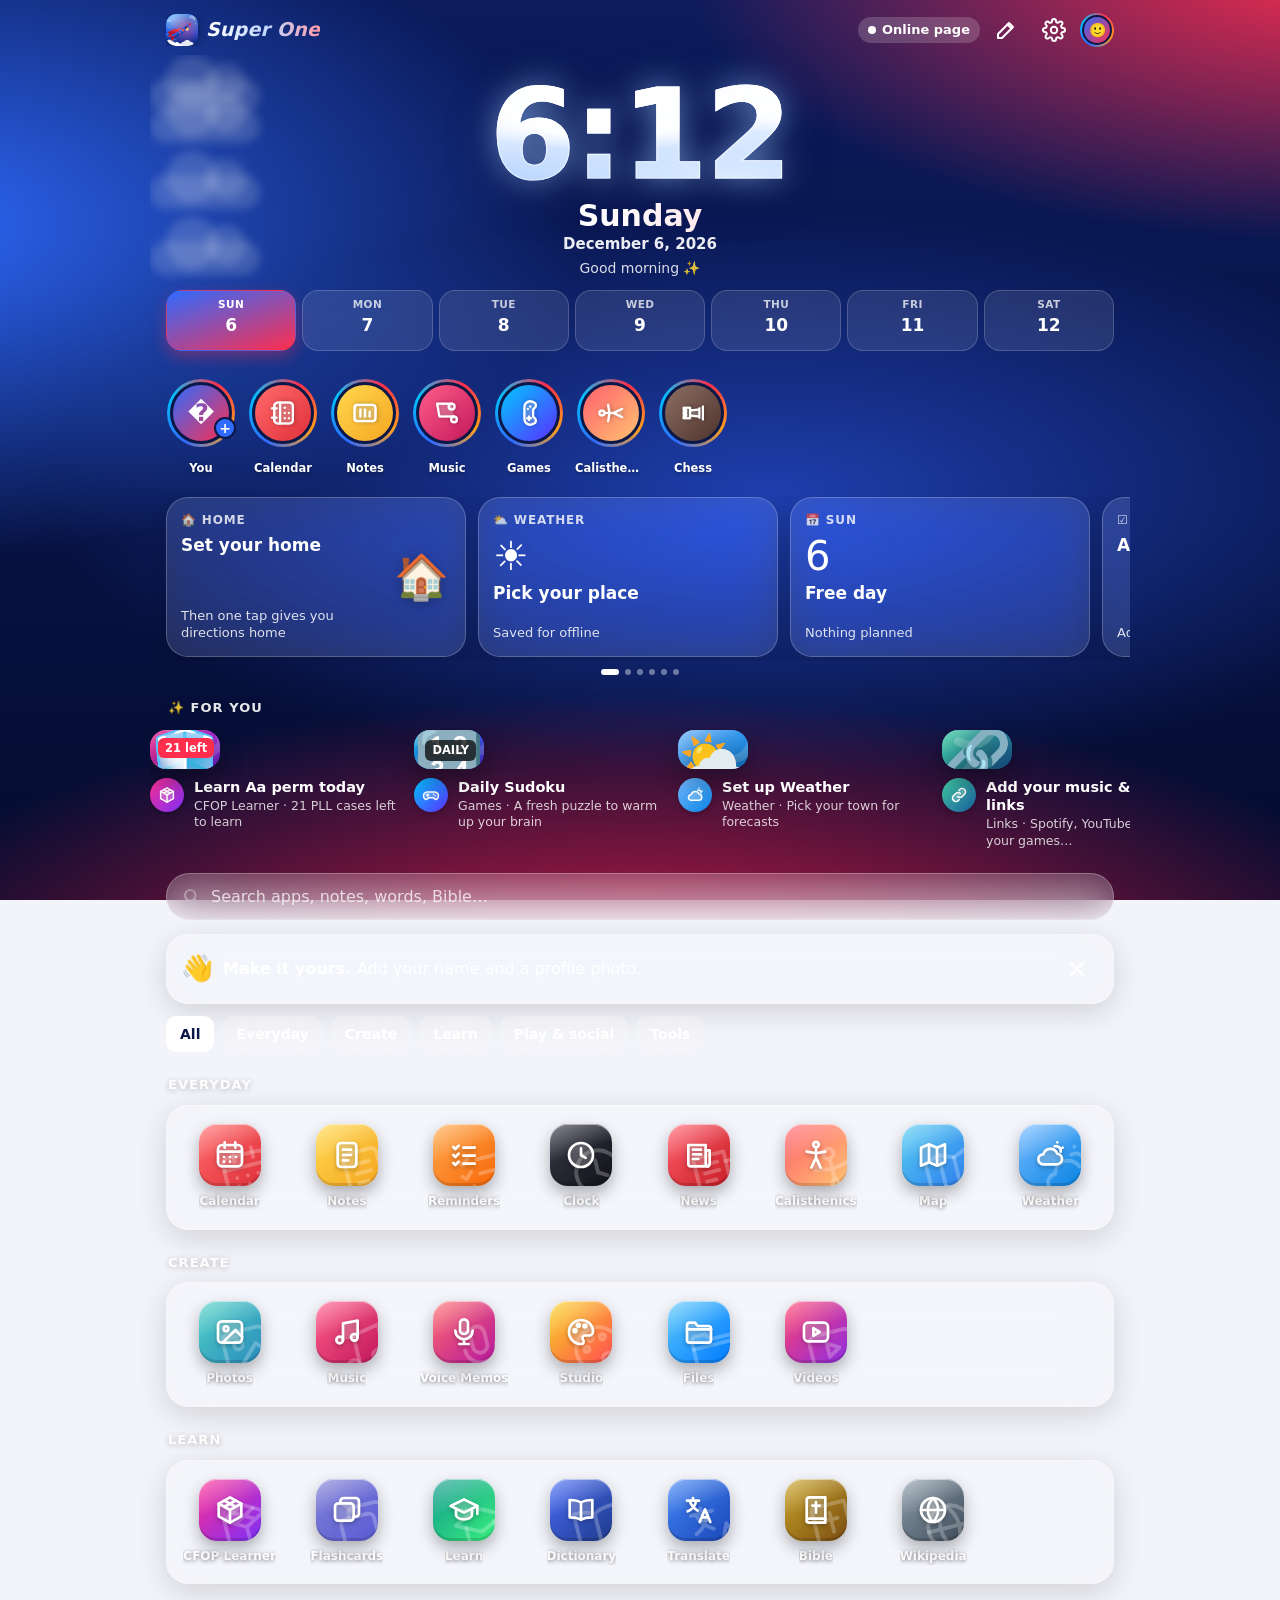
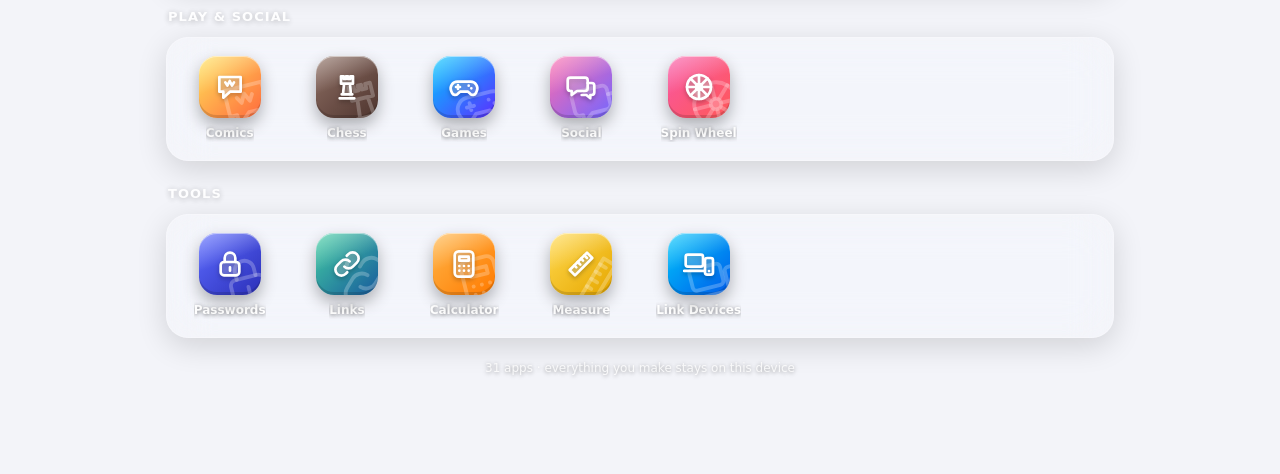
==== commit 14e1817b: "Hero icon, new home, calendar/reminder ideas, notes code mode, card maker, more news, calisthenics t" ====
--- a/index.html
+++ b/index.html
@@ -13,11 +13,11 @@
 <meta name="apple-mobile-web-app-title" content="Super One">
 <link rel="apple-touch-icon" href="apple-touch-icon.png">
 <link rel="icon" href="favicon.png">
-<link rel="stylesheet" href="style.css?v=89d4f7b3f8">
+<link rel="stylesheet" href="style.css?v=e5297691f0">
 </head>
 <body>
 <div id="app"></div>
 <noscript>Super One needs JavaScript turned on.</noscript>
-<script src="app.js?v=89d4f7b3f8"></script>
+<script src="app.js?v=e5297691f0"></script>
 </body>
 </html>
